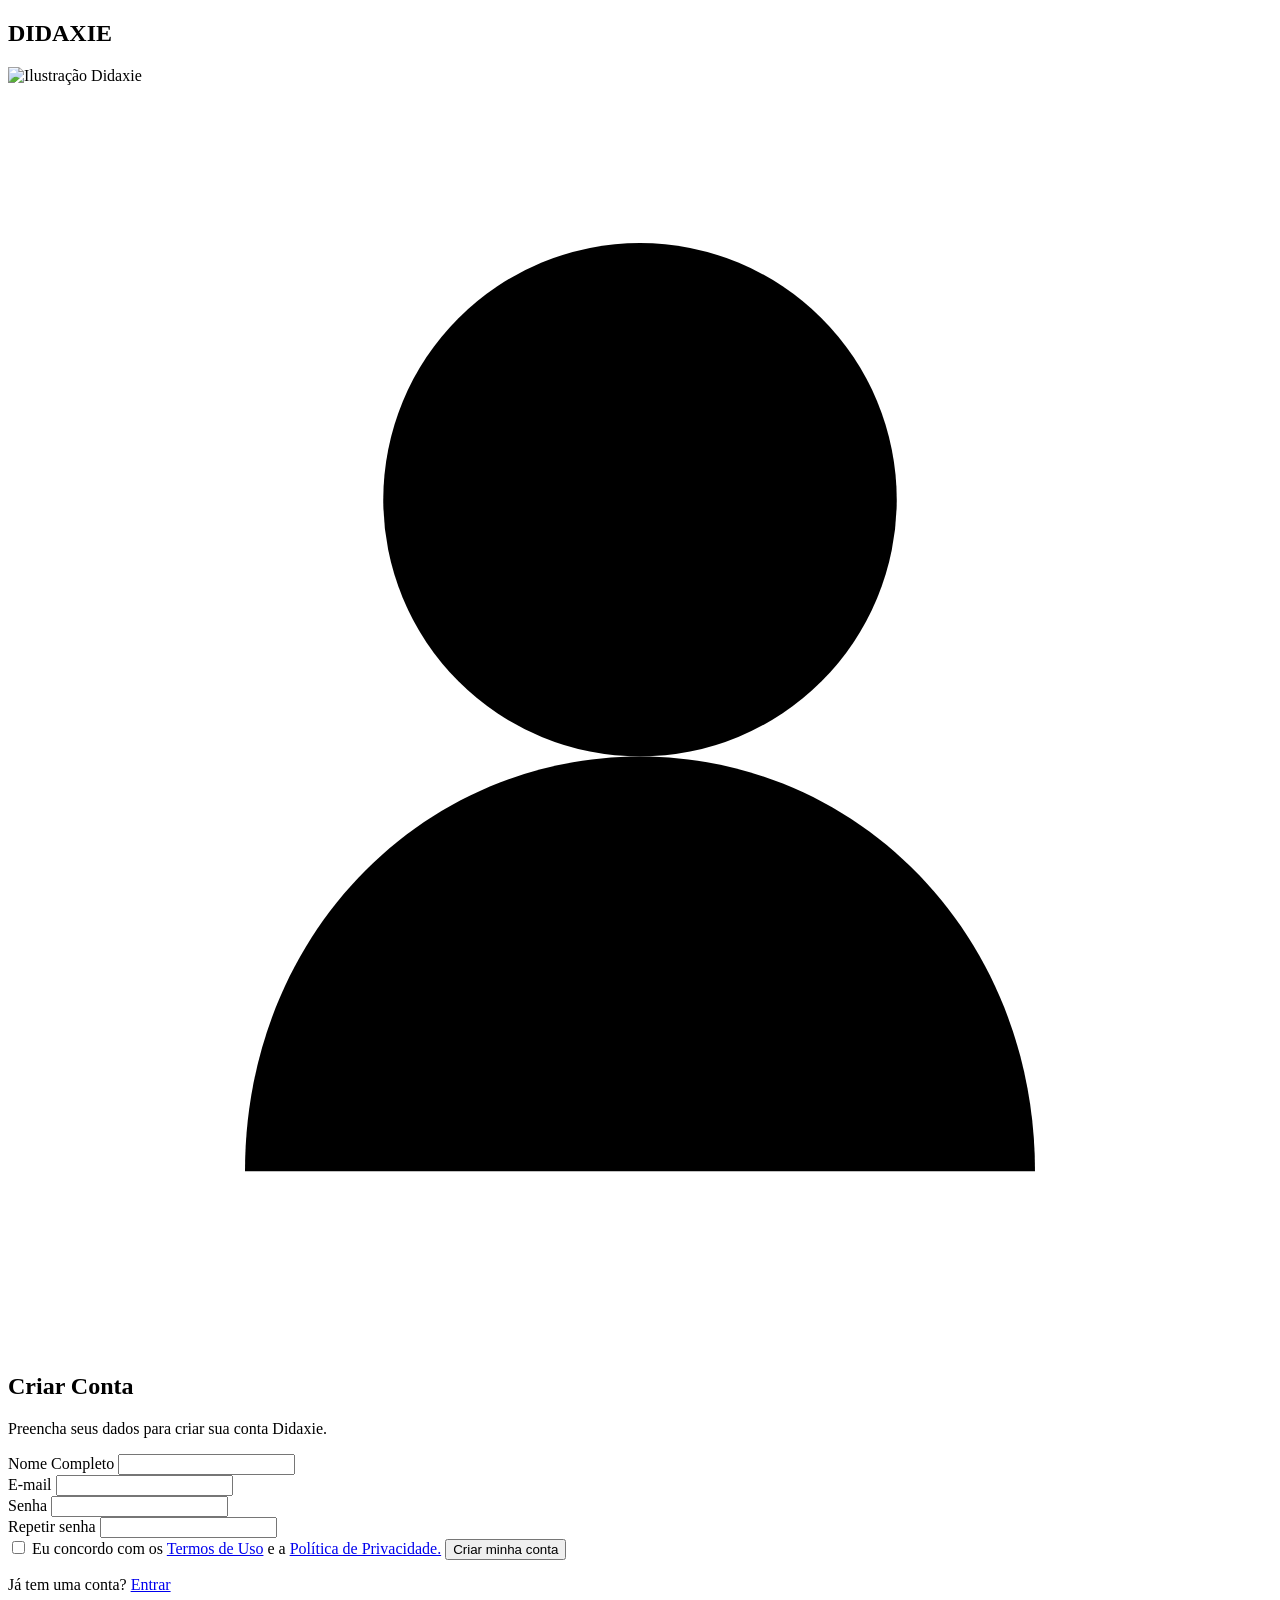
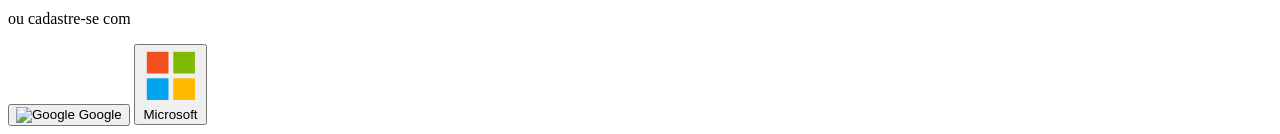
==== DIDAXIE/cadastro_professor.html @ d707f6fc "parte cadastro, tentativa html/css" ====
<!DOCTYPE html>
<html lang="pt-BR">
<head>
    <meta charset="UTF-8">
    <meta name="viewport" content="width=device-width, initial-scale=1.0">
    <title>Criar Conta | Didaxie</title>
    <link rel="preconnect" href="https://fonts.googleapis.com">
    <link rel="preconnect" href="https://fonts.gstatic.com" crossorigin>
    <link href="https://fonts.googleapis.com/css2?family=Poppins:wght@400;500;600;700&display=swap" rel="stylesheet">
    <link rel="stylesheet" href="DIDAXIE/css/computer.css">
</head>
<body>
    <main class="cadastro-page">
        <section class="lado-esquerdo">
            <h1 class="logo">DIDAXIE</h1>
            <div class="ilustracao">
                <img src="DIDAXIE/img/computer.png" alt="Ilustração Didaxie">
            </div>
        </section>

        <section class="lado-direito">
            <div class="card-cadastro">
                <div class="cabecalho">
                    <div class="icone-usuario">
                        <svg viewBox="0 0 64 64">
                            <circle cx="32" cy="21" r="13"></circle>
                            <path d="M12 55c0-12 9-21 20-21s20 9 20 21"></path>
                        </svg>
                    </div>
                    <div>
                        <h2>Criar Conta</h2>
                        <p>Preencha seus dados para criar sua conta Didaxie.</p>
                    </div>
                </div>

                <form action="#" method="post">
                    <div class="campos">
                        <div class="campo">
                            <label for="nome">Nome Completo</label>
                            <input type="text" id="nome" name="nome" required minlength="3">
                        </div>

                        <div class="campo">
                            <label for="email">E-mail</label>
                            <input type="email" id="email" name="email" required>
                        </div>

                        <div class="campo">
                            <label for="senha">Senha</label>
                            <input type="password" id="senha" name="senha" required minlength="8"
                                   pattern="(?=.*[A-Za-z])(?=.*[0-9]).{8,}"
                                   title="A senha deve possuir no mínimo 8 caracteres, incluindo letras e números.">
                        </div>

                        <div class="campo">
                            <label for="repetir-senha">Repetir senha</label>
                            <input type="password" id="repetir-senha" name="repetir-senha" required minlength="8">
                        </div>
                    </div>

                    <label class="termos">
                        <input type="checkbox" name="termos" required>
                        <span>Eu concordo com os <a href="#">Termos de Uso</a> e a <a href="#">Política de Privacidade.</a></span>
                    </label>

                    <button type="submit" class="botao-criar">Criar minha conta</button>

                    <p class="login">Já tem uma conta? <a href="#">Entrar</a></p>

                    <div class="divisor">
                        <span></span>
                        <p>ou cadastre-se com</p>
                        <span></span>
                    </div>

                    <div class="login-social">
                        <button type="button" class="botao-social">
                            <img src="https://www.gstatic.com/firebasejs/ui/2.0.0/images/auth/google.svg" alt="Google">
                            Google
                        </button>

                        <button type="button" class="botao-social">
                            <svg class="microsoft-icon" viewBox="0 0 24 24">
                                <rect x="2" y="2" width="9" height="9" fill="#f25022"/>
                                <rect x="13" y="2" width="9" height="9" fill="#7fba00"/>
                                <rect x="2" y="13" width="9" height="9" fill="#00a4ef"/>
                                <rect x="13" y="13" width="9" height="9" fill="#ffb900"/>
                            </svg>
                            Microsoft
                        </button>
                    </div>
                </form>
            </div>
        </section>
    </main>
</body>
</html>
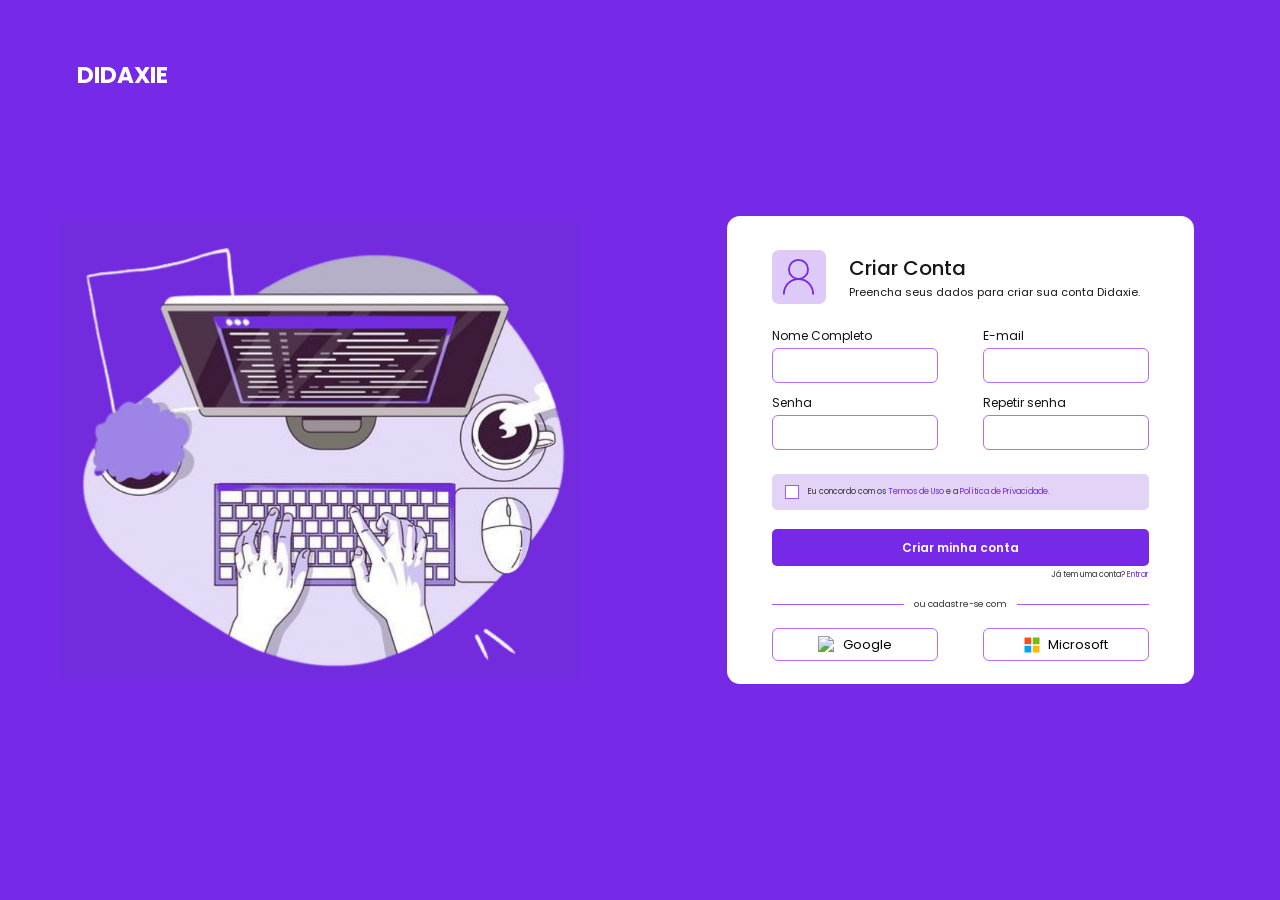
==== commit e7695f1a: "linkar o html e o css do cadastro" ====
--- a/DIDAXIE/cadastro_professor.html
+++ b/DIDAXIE/cadastro_professor.html
@@ -7,14 +7,14 @@
     <link rel="preconnect" href="https://fonts.googleapis.com">
     <link rel="preconnect" href="https://fonts.gstatic.com" crossorigin>
     <link href="https://fonts.googleapis.com/css2?family=Poppins:wght@400;500;600;700&display=swap" rel="stylesheet">
-    <link rel="stylesheet" href="DIDAXIE/css/computer.css">
+    <link rel="stylesheet" href="css/cadastro_professor.css">
 </head>
 <body>
     <main class="cadastro-page">
         <section class="lado-esquerdo">
             <h1 class="logo">DIDAXIE</h1>
             <div class="ilustracao">
-                <img src="DIDAXIE/img/computer.png" alt="Ilustração Didaxie">
+                <img src="img/computer.png" alt="Ilustração Didaxie">
             </div>
         </section>
 
--- a/DIDAXIE/css/cadastro_professor.css
+++ b/DIDAXIE/css/cadastro_professor.css
@@ -0,0 +1,274 @@
+* {
+    margin: 0;
+    padding: 0;
+    box-sizing: border-box;
+}
+
+body {
+    font-family: "Poppins", sans-serif;
+    background-color: #7629e6;
+}
+
+.cadastro-page {
+    width: 100%;
+    min-height: 100vh;
+    display: flex;
+}
+
+.lado-esquerdo {
+    width: 50%;
+    min-height: 100vh;
+    position: relative;
+    display: flex;
+    justify-content: center;
+    align-items: center;
+}
+
+.logo {
+    position: absolute;
+    top: 58px;
+    left: 12%;
+    color: white;
+    font-size: 23px;
+    font-weight: 700;
+}
+
+.ilustracao {
+    width: 82%;
+    display: flex;
+    justify-content: center;
+    align-items: center;
+}
+
+.ilustracao img {
+    width: 100%;
+    max-width: 520px;
+    object-fit: contain;
+}
+
+.lado-direito {
+    width: 50%;
+    min-height: 100vh;
+    display: flex;
+    justify-content: center;
+    align-items: center;
+    padding: 40px;
+}
+
+.card-cadastro {
+    width: 100%;
+    max-width: 467px;
+    background-color: white;
+    border-radius: 13px;
+    padding: 34px 45px 23px;
+}
+
+.cabecalho {
+    display: flex;
+    align-items: center;
+    gap: 23px;
+    margin-bottom: 23px;
+}
+
+.icone-usuario {
+    width: 54px;
+    height: 54px;
+    flex-shrink: 0;
+    border-radius: 7px;
+    background-color: #decaf8;
+    display: flex;
+    justify-content: center;
+    align-items: center;
+}
+
+.icone-usuario svg {
+    width: 47px;
+    height: 47px;
+    fill: none;
+    stroke: #7629e6;
+    stroke-width: 2.5;
+}
+
+.cabecalho h2 {
+    font-size: 20px;
+    font-weight: 500;
+    color: #161616;
+}
+
+.cabecalho p {
+    margin-top: 1px;
+    font-size: 11px;
+    color: #181818;
+}
+
+.campos {
+    display: grid;
+    grid-template-columns: 1fr 1fr;
+    column-gap: 45px;
+    row-gap: 11px;
+}
+
+.campo {
+    display: flex;
+    flex-direction: column;
+}
+
+.campo label {
+    margin-bottom: 3px;
+    font-size: 12px;
+    font-weight: 400;
+    color: #111;
+}
+
+.campo input {
+    width: 100%;
+    height: 35px;
+    padding: 5px 9px;
+    font-family: "Poppins", sans-serif;
+    font-size: 12px;
+    outline: none;
+    border: 1px solid #b56bff;
+    border-radius: 6px;
+    transition: 0.2s;
+}
+
+.campo input:focus {
+    border-color: #7629e6;
+    box-shadow: 0 0 0 2px rgba(118, 41, 230, 0.1);
+}
+
+.termos {
+    width: 100%;
+    min-height: 36px;
+    margin-top: 24px;
+    padding: 8px 13px;
+    background-color: #e3d3f7;
+    border-radius: 5px;
+    display: flex;
+    align-items: center;
+    gap: 9px;
+    cursor: pointer;
+}
+
+.termos input {
+    appearance: none;
+    width: 14px;
+    height: 14px;
+    flex-shrink: 0;
+    border: 1px solid #a755ff;
+    background-color: white;
+    cursor: pointer;
+    position: relative;
+}
+
+.termos input:checked {
+    background-color: #7629e6;
+}
+
+.termos input:checked::after {
+    content: "✓";
+    position: absolute;
+    color: white;
+    font-size: 10px;
+    top: -1px;
+    left: 2px;
+}
+
+.termos span {
+    font-size: 8px;
+    color: #333;
+}
+
+.termos a, .login a {
+    color: #7629e6;
+    text-decoration: none;
+}
+
+.botao-criar {
+    width: 100%;
+    height: 37px;
+    margin-top: 19px;
+    border: none;
+    border-radius: 5px;
+    background-color: #7629e6;
+    color: white;
+    font-family: "Poppins", sans-serif;
+    font-size: 12px;
+    font-weight: 600;
+    cursor: pointer;
+    transition: 0.2s;
+}
+
+.botao-criar:hover {
+    background-color: #6420cb;
+    transform: translateY(-1px);
+}
+
+.login {
+    margin-top: 3px;
+    text-align: right;
+    font-size: 8px;
+    color: #333;
+}
+
+.divisor {
+    margin: 17px 0;
+    display: flex;
+    align-items: center;
+    gap: 10px;
+}
+
+.divisor span {
+    height: 1px;
+    flex: 1;
+    background-color: #a755ff;
+}
+
+.divisor p {
+    white-space: nowrap;
+    font-size: 9px;
+    color: #333;
+}
+
+.login-social {
+    display: grid;
+    grid-template-columns: 1fr 1fr;
+    gap: 45px;
+}
+
+.botao-social {
+    height: 33px;
+    background-color: white;
+    border: 1px solid #b56bff;
+    border-radius: 6px;
+    font-family: "Poppins", sans-serif;
+    font-size: 13px;
+    cursor: pointer;
+    display: flex;
+    justify-content: center;
+    align-items: center;
+    gap: 7px;
+    transition: 0.2s;
+}
+
+.botao-social:hover {
+    background-color: #f7f1ff;
+}
+
+.botao-social img, .microsoft-icon {
+    width: 18px;
+    height: 18px;
+}
+
+@media (max-width: 900px) {
+    .lado-esquerdo { display: none; }
+    .lado-direito { width: 100%; padding: 25px; }
+    .card-cadastro { max-width: 500px; }
+}
+
+@media (max-width: 520px) {
+    .card-cadastro { padding: 30px 25px; }
+    .campos { grid-template-columns: 1fr; gap: 12px; }
+    .login-social { grid-template-columns: 1fr; gap: 10px; }
+    .cabecalho { gap: 15px; }
+}
